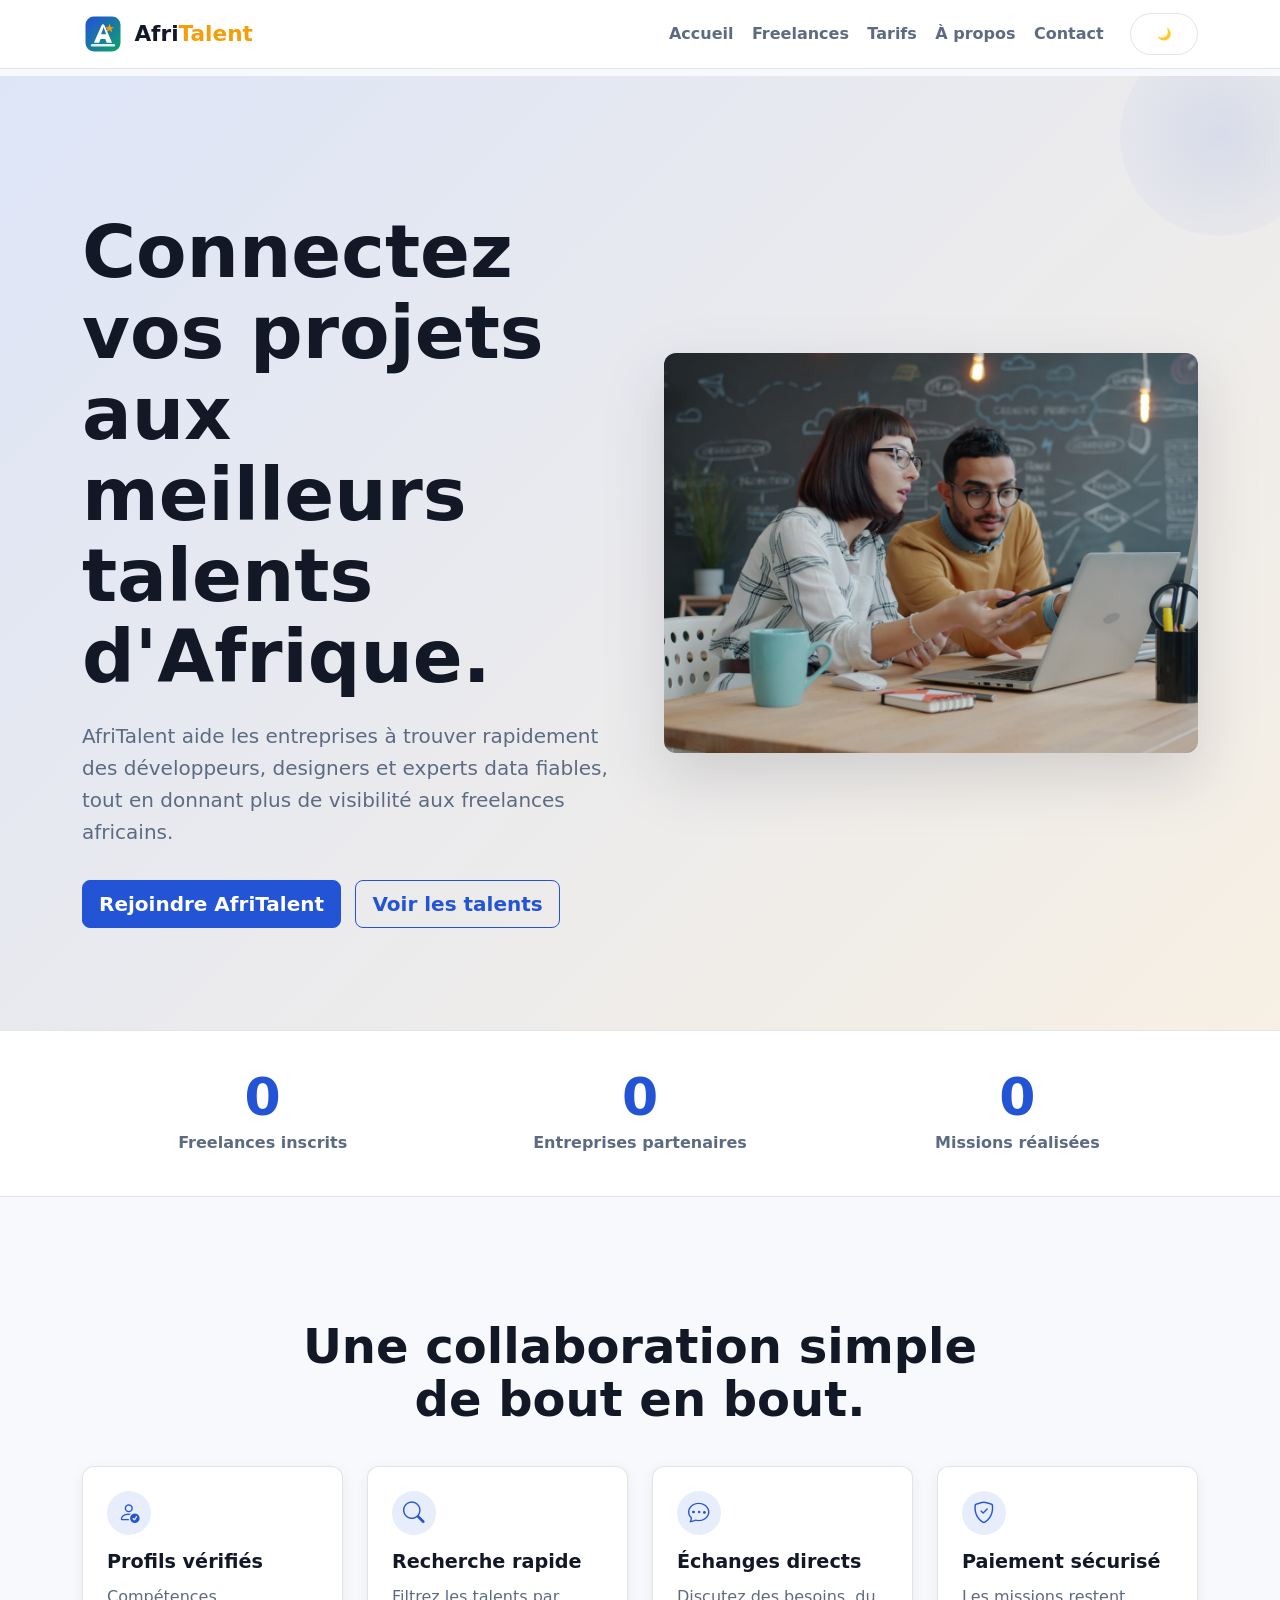
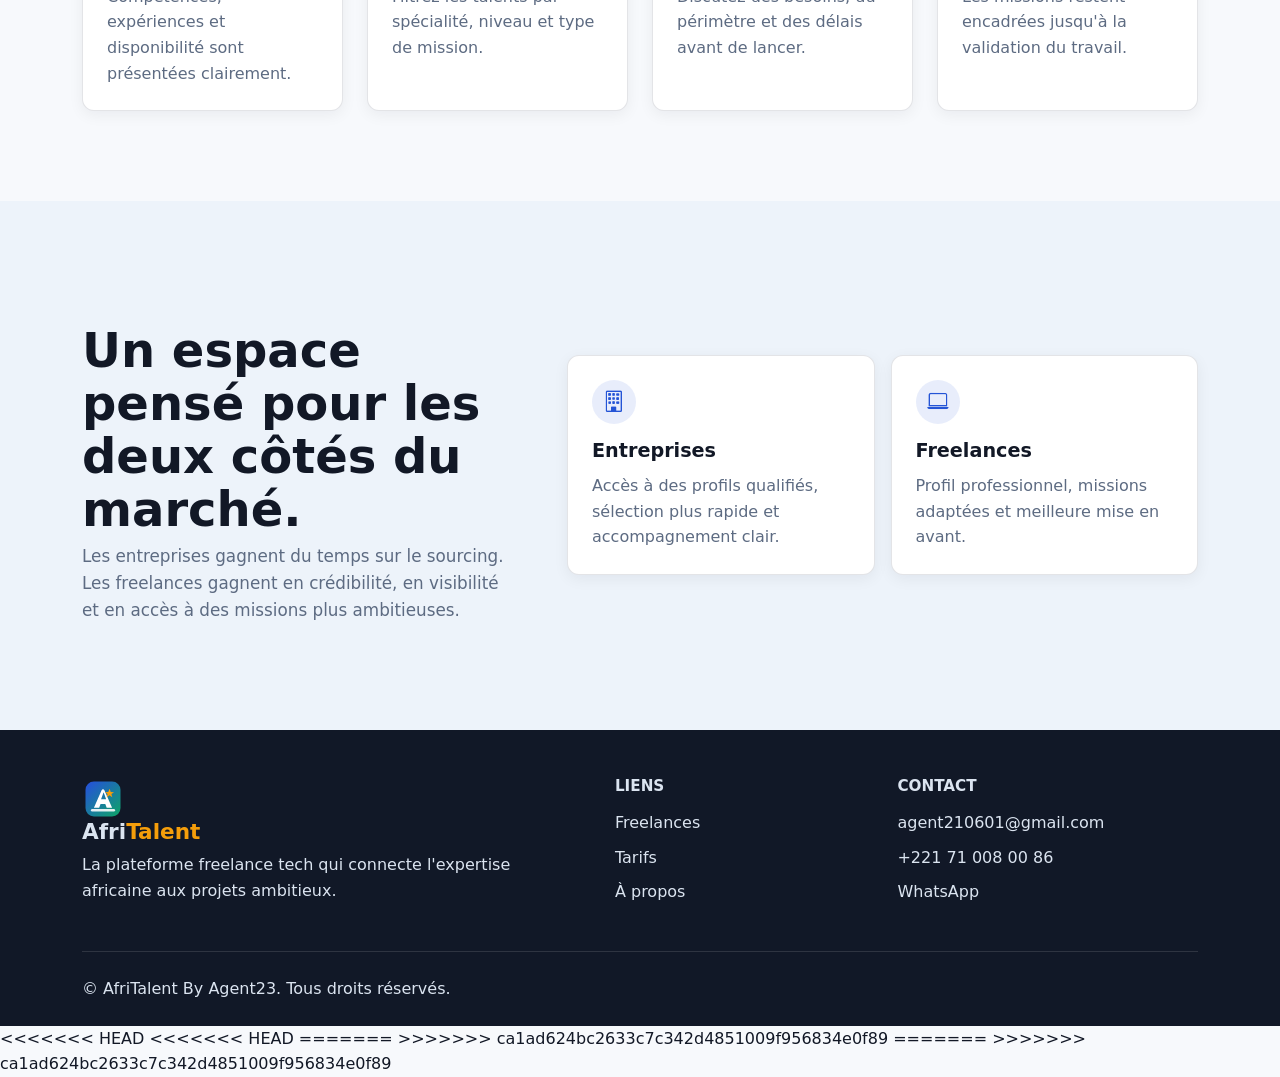
==== index.html @ 400b15f5 "Init: Création du dépôt,arboréscence des fichiers et structure HTML de base" ====
<!DOCTYPE html>
<html lang="fr">
<head>
    <meta charset="UTF-8">
    <meta name="viewport" content="width=device-width, initial-scale=1.0">
    <meta name="description" content="AfriTalent connecte les entreprises avec des freelances tech africains vérifiés.">
    <title>AfriTalent | Talents tech africains</title>
    <link rel="icon" href="images/afritalent-logo.svg" type="image/svg+xml">
    <link href="https://cdn.jsdelivr.net/npm/bootstrap@5.3.3/dist/css/bootstrap.min.css" rel="stylesheet">
    <link rel="stylesheet" href="https://cdn.jsdelivr.net/npm/bootstrap-icons@1.11.3/font/bootstrap-icons.css">
    <link rel="stylesheet" href="css/style.css">
</head>
<body>
    <nav class="navbar navbar-expand-lg fixed-top" id="main-navbar" aria-label="Navigation principale">
        <div class="container">
            <a href="index.html" class="navbar-brand fw-bold" aria-label="AfriTalent - Accueil">
                <img src="images/afritalent-logo.svg" alt="" aria-hidden="true">
                <span class="brand-text">Afri<span>Talent</span></span>
            </a>
            <button class="navbar-toggler" type="button" data-bs-toggle="collapse" data-bs-target="#navbarNav" aria-controls="navbarNav" aria-expanded="false" aria-label="Ouvrir le menu">
                <span class="navbar-toggler-icon"></span>
            </button>
            <div class="collapse navbar-collapse" id="navbarNav">
                <ul class="navbar-nav ms-auto align-items-lg-center">
                    <li class="nav-item"><a href="index.html" class="nav-link">Accueil</a></li>
                    <li class="nav-item"><a href="freelances.html" class="nav-link">Freelances</a></li>
                    <li class="nav-item"><a href="tarifs.html" class="nav-link">Tarifs</a></li>
                    <li class="nav-item"><a href="about.html" class="nav-link">À propos</a></li>
                    <li class="nav-item"><a href="contact.html" class="nav-link">Contact</a></li>
                    <li class="nav-item ms-lg-3">
                        <button id="theme-toggle" class="theme-toggle" type="button" data-theme-toggle aria-label="Changer le thème">
                            <span id="theme-icon" class="theme-symbol" aria-hidden="true">🌙</span>
                        </button>
                    </li>
                </ul>
            </div>
        </div>
    </nav>

    <main class="site-main">
        <section class="hero-section">
            <div class="container">
                <div class="row align-items-center g-5">
                    <div class="col-lg-6">
                        <p class="section-kicker">Plateforme freelance tech</p>
                        <h1>Connectez vos projets aux meilleurs talents d'Afrique.</h1>
                        <p class="hero-lead">AfriTalent aide les entreprises à trouver rapidement des développeurs, designers et experts data fiables, tout en donnant plus de visibilité aux freelances africains.</p>
                        <div class="hero-actions">
                            <a href="contact.html" class="btn btn-primary btn-lg">Rejoindre AfriTalent</a>
                            <a href="freelances.html" class="btn btn-outline-primary btn-lg">Voir les talents</a>
                        </div>
                    </div>
                    <div class="col-lg-6">
                        <img class="hero-image" src="images/photo-hero-collaboration.jpg" alt="Deux professionnels collaborent autour d'un ordinateur portable">
                    </div>
                </div>
            </div>
        </section>

        <section class="stats-band" aria-label="Chiffres clés">
            <div class="container">
                <div class="stats-grid">
                    <div>
                        <strong id="count-freelances" data-goal="2500">0</strong>
                        <span>Freelances inscrits</span>
                    </div>
                    <div>
                        <strong id="count-companies" data-goal="800">0</strong>
                        <span>Entreprises partenaires</span>
                    </div>
                    <div>
                        <strong id="count-missions" data-goal="12000">0</strong>
                        <span>Missions réalisées</span>
                    </div>
                </div>
            </div>
        </section>

        <section class="section-block">
            <div class="container">
                <div class="section-heading">
                    <p class="section-kicker">Méthode</p>
                    <h2>Une collaboration simple de bout en bout.</h2>
                </div>
                <div class="row g-4">
                    <div class="col-md-6 col-lg-3">
                        <article class="feature-card">
                            <i class="bi bi-person-check" aria-hidden="true"></i>
                            <h3>Profils vérifiés</h3>
                            <p>Compétences, expériences et disponibilité sont présentées clairement.</p>
                        </article>
                    </div>
                    <div class="col-md-6 col-lg-3">
                        <article class="feature-card">
                            <i class="bi bi-search" aria-hidden="true"></i>
                            <h3>Recherche rapide</h3>
                            <p>Filtrez les talents par spécialité, niveau et type de mission.</p>
                        </article>
                    </div>
                    <div class="col-md-6 col-lg-3">
                        <article class="feature-card">
                            <i class="bi bi-chat-dots" aria-hidden="true"></i>
                            <h3>Échanges directs</h3>
                            <p>Discutez des besoins, du périmètre et des délais avant de lancer.</p>
                        </article>
                    </div>
                    <div class="col-md-6 col-lg-3">
                        <article class="feature-card">
                            <i class="bi bi-shield-check" aria-hidden="true"></i>
                            <h3>Paiement sécurisé</h3>
                            <p>Les missions restent encadrées jusqu'à la validation du travail.</p>
                        </article>
                    </div>
                </div>
            </div>
        </section>

        <section class="section-block section-soft">
            <div class="container">
                <div class="row align-items-center g-5">
                    <div class="col-lg-5">
                        <p class="section-kicker">Pour qui ?</p>
                        <h2>Un espace pensé pour les deux côtés du marché.</h2>
                        <p class="section-text">Les entreprises gagnent du temps sur le sourcing. Les freelances gagnent en crédibilité, en visibilité et en accès à des missions plus ambitieuses.</p>
                    </div>
                    <div class="col-lg-7">
                        <div class="split-list">
                            <div>
                                <i class="bi bi-building" aria-hidden="true"></i>
                                <h3>Entreprises</h3>
                                <p>Accès à des profils qualifiés, sélection plus rapide et accompagnement clair.</p>
                            </div>
                            <div>
                                <i class="bi bi-laptop" aria-hidden="true"></i>
                                <h3>Freelances</h3>
                                <p>Profil professionnel, missions adaptées et meilleure mise en avant.</p>
                            </div>
                        </div>
                    </div>
                </div>
            </div>
        </section>
    </main>

    <footer class="site-footer">
        <div class="container">
            <div class="footer-grid">
                <div>
                    <a href="index.html" class="footer-brand" aria-label="AfriTalent - Accueil">
                        <img src="images/afritalent-logo.svg" alt="" aria-hidden="true">
                        <span class="brand-text">Afri<span>Talent</span></span>
                    </a>
                    <p>La plateforme freelance tech qui connecte l'expertise africaine aux projets ambitieux.</p>
                </div>
                <div>
                    <h2>Liens</h2>
                    <a href="freelances.html">Freelances</a>
                    <a href="tarifs.html">Tarifs</a>
                    <a href="about.html">À propos</a>
                </div>
                <div>
                    <h2>Contact</h2>
                    <a href="mailto:agent210601@gmail.com">agent210601@gmail.com</a>
                    <a href="tel:+221710080086">+221 71 008 00 86</a>
                    <a href="https://wa.me/221710080086">WhatsApp</a>
                </div>
            </div>
            <div class="footer-bottom">
                <span>&copy; <span class="current-year"></span> AfriTalent By Agent23. Tous droits réservés.</span>
            </div>
        </div>
    </footer>

    <button id="back-to-top" class="back-to-top" type="button" aria-label="Retour en haut" hidden>
        <i class="bi bi-arrow-up" aria-hidden="true"></i>
    </button>

    <script src="https://cdn.jsdelivr.net/npm/bootstrap@5.3.3/dist/js/bootstrap.bundle.min.js"></script>
    <script src="js/main.js"></script>
</body>
</html>
<<<<<<< HEAD
<<<<<<< HEAD




=======
>>>>>>> ca1ad624bc2633c7c342d4851009f956834e0f89

=======
>>>>>>> ca1ad624bc2633c7c342d4851009f956834e0f89
---- css/style.css ----
:root {
    --primary-color: #2454d6;
    --primary-dark: #173b96;
    --accent-color: #f59e0b;
    --success-color: #0f9f6e;
    --bg-color: #f7f9fc;
    --surface-color: #ffffff;
    --soft-color: #edf3fa;
    --text-color: #121826;
    --muted-color: #5d6b82;
    --border-color: rgba(25, 36, 58, 0.12);
    --navbar-bg: rgba(255, 255, 255, 0.92);
    --footer-bg: #111827;
    --footer-text: #dbe4f0;
    --radius: 8px;
    --shadow: 0 18px 45px rgba(17, 24, 39, 0.08);
    --transition: 180ms ease;
}

body.dark-mode {
    --bg-color: #101827;
    --surface-color: #172133;
    --soft-color: #131e2f;
    --text-color: #f5f7fb;
    --muted-color: #b8c2d4;
    --border-color: rgba(255, 255, 255, 0.12);
    --navbar-bg: rgba(16, 24, 39, 0.94);
    --footer-bg: #0a101b;
    --footer-text: #cbd5e1;
    --shadow: 0 18px 45px rgba(0, 0, 0, 0.22);
}

* {
    box-sizing: border-box;
}

html {
    scroll-behavior: smooth;
}

body {
    min-height: 100vh;
    margin: 0;
    font-family: Inter, system-ui, -apple-system, BlinkMacSystemFont, "Segoe UI", sans-serif;
    color: var(--text-color);
    background: var(--bg-color);
    line-height: 1.6;
    transition: background var(--transition), color var(--transition);
}

::selection {
    color: #ffffff;
    background: var(--primary-color);
}

a {
    color: inherit;
    text-decoration: none;
    transition: color var(--transition), border-color var(--transition), background var(--transition), transform var(--transition);
}

img {
    display: block;
    max-width: 100%;
}

h1,
h2,
h3,
h4,
h5,
h6,
.navbar-brand,
.footer-brand {
    font-weight: 800;
    line-height: 1.1;
    color: var(--text-color);
}

p {
    color: var(--muted-color);
}

.site-main {
    padding-top: 76px;
}

#main-navbar {
    background: var(--navbar-bg);
    border-bottom: 1px solid var(--border-color);
    backdrop-filter: blur(14px);
    transition: box-shadow var(--transition), background var(--transition);
}

#main-navbar.navbar-scrolled {
    box-shadow: 0 10px 30px rgba(17, 24, 39, 0.1);
}

.navbar-brand {
    display: inline-flex;
    align-items: center;
    gap: 0.65rem;
    font-size: 1.35rem;
    letter-spacing: 0;
}

.navbar-brand img {
    width: 42px;
    height: 42px;
    border-radius: 10px;
}

.brand-text span {
    color: var(--accent-color);
}

.navbar-nav {
    gap: 0.15rem;
}

.navbar-nav .nav-link {
    color: var(--muted-color);
    font-weight: 700;
    padding: 0.65rem 0.85rem;
}

.navbar-nav .nav-link:hover,
.navbar-nav .nav-link.active {
    color: var(--primary-color);
}

.theme-toggle,
.back-to-top {
    display: inline-flex;
    align-items: center;
    justify-content: center;
    min-width: 42px;
    height: 42px;
    border: 1px solid var(--border-color);
    border-radius: 50%;
    color: var(--text-color);
    background: var(--surface-color);
}

.theme-toggle {
    width: 68px;
    border-radius: 999px;
}

.theme-symbol {
    color: inherit;
    font-size: 0.72rem;
    font-weight: 900;
    letter-spacing: 0.08em;
}

.theme-toggle:hover,
.back-to-top:hover {
    color: #ffffff;
    background: var(--primary-color);
    border-color: var(--primary-color);
}

.btn-primary {
    --bs-btn-bg: var(--primary-color);
    --bs-btn-border-color: var(--primary-color);
    --bs-btn-hover-bg: var(--primary-dark);
    --bs-btn-hover-border-color: var(--primary-dark);
    --bs-btn-active-bg: var(--primary-dark);
    --bs-btn-active-border-color: var(--primary-dark);
}

.btn-outline-primary {
    --bs-btn-color: var(--primary-color);
    --bs-btn-border-color: var(--primary-color);
    --bs-btn-hover-bg: var(--primary-color);
    --bs-btn-hover-border-color: var(--primary-color);
    --bs-btn-active-bg: var(--primary-color);
    --bs-btn-active-border-color: var(--primary-color);
}

body.dark-mode .navbar-toggler {
    border-color: var(--border-color);
}

body.dark-mode .navbar-toggler-icon {
    filter: invert(1);
}

.hero-section,
.page-hero {
    position: relative;
    overflow: hidden;
    padding: clamp(4rem, 8vw, 7rem) 0;
    background:
        linear-gradient(135deg, rgba(36, 84, 214, 0.12), rgba(245, 158, 11, 0.1)),
        var(--bg-color);
}

.hero-section h1,
.page-hero h1 {
    max-width: 760px;
    margin: 0;
    font-size: clamp(2.45rem, 6vw, 4.6rem);
}

.text-center .hero-lead,
.text-center h1 {
    margin-left: auto;
    margin-right: auto;
}

.hero-lead {
    max-width: 670px;
    margin: 1.35rem 0 0;
    font-size: clamp(1.05rem, 2vw, 1.25rem);
}

.hero-actions {
    display: flex;
    flex-wrap: wrap;
    gap: 0.9rem;
    margin-top: 2rem;
}

.hero-image {
    width: 100%;
    aspect-ratio: 4 / 3;
    min-height: 280px;
    object-fit: cover;
    border-radius: var(--radius);
    filter: drop-shadow(0 24px 30px rgba(17, 24, 39, 0.14));
}

.section-block {
    padding: clamp(3.5rem, 7vw, 6rem) 0;
}

.section-soft {
    background: var(--soft-color);
}

.section-heading {
    max-width: 720px;
    margin: 0 auto 2.5rem;
    text-align: center;
}

.section-heading h2,
.section-block h2 {
    font-size: clamp(2rem, 4vw, 3rem);
}

.section-kicker {
    margin-bottom: 0.8rem;
    color: var(--primary-color);
    font-size: 0.82rem;
    font-weight: 800;
    letter-spacing: 0.08em;
    text-transform: uppercase;
}

.section-text {
    font-size: 1.05rem;
}

.stats-band {
    padding: 1.5rem 0;
    background: var(--surface-color);
    border-top: 1px solid var(--border-color);
    border-bottom: 1px solid var(--border-color);
}

.stats-grid {
    display: grid;
    grid-template-columns: repeat(3, minmax(0, 1fr));
    gap: 1rem;
}

.stats-grid div {
    padding: 1rem;
    text-align: center;
}

.stats-grid strong {
    display: block;
    color: var(--primary-color);
    font-size: clamp(2rem, 5vw, 3.25rem);
    line-height: 1;
}

.stats-grid span {
    display: block;
    margin-top: 0.45rem;
    color: var(--muted-color);
    font-weight: 700;
}

.feature-card,
.pricing-card,
.freelance-card,
.contact-form,
.contact-panel,
.split-list > div {
    height: 100%;
    padding: 1.5rem;
    border: 1px solid var(--border-color);
    border-radius: var(--radius);
    background: var(--surface-color);
    box-shadow: var(--shadow);
}

.feature-card {
    transition: transform var(--transition), border-color var(--transition);
}

.feature-card:hover {
    transform: translateY(-4px);
    border-color: rgba(36, 84, 214, 0.35);
}

.feature-card i,
.split-list i,
.contact-panel i {
    display: inline-flex;
    align-items: center;
    justify-content: center;
    width: 44px;
    height: 44px;
    margin-bottom: 1rem;
    border-radius: 50%;
    color: var(--primary-color);
    background: rgba(36, 84, 214, 0.1);
    font-size: 1.35rem;
}

.feature-card h3,
.split-list h3,
.freelance-card h2,
.pricing-card h2,
.contact-panel h2 {
    margin-bottom: 0.75rem;
    font-size: 1.2rem;
}

.feature-card p,
.split-list p,
.freelance-card p,
.contact-panel p {
    margin-bottom: 0;
}

.split-list {
    display: grid;
    grid-template-columns: repeat(2, minmax(0, 1fr));
    gap: 1rem;
}

.filter-bar {
    display: flex;
    flex-wrap: wrap;
    justify-content: center;
    gap: 0.75rem;
    margin-bottom: 2rem;
}

.freelance-card {
    display: grid;
    grid-template-columns: 92px 1fr;
    gap: 1rem;
    align-items: start;
}

.freelance-card img {
    width: 92px;
    height: 92px;
    object-fit: cover;
    border-radius: var(--radius);
    background: var(--soft-color);
}

.tag,
.skill-list span,
.billing-note span,
.plan-badge {
    display: inline-flex;
    align-items: center;
    width: fit-content;
    border-radius: 999px;
    font-weight: 800;
}

.tag {
    margin-bottom: 0.65rem;
    padding: 0.3rem 0.65rem;
    color: #724400;
    background: rgba(245, 158, 11, 0.18);
    font-size: 0.78rem;
}

.skill-list {
    display: flex;
    flex-wrap: wrap;
    gap: 0.45rem;
    margin-top: 1rem;
}

.skill-list span {
    padding: 0.28rem 0.58rem;
    color: var(--primary-dark);
    background: rgba(36, 84, 214, 0.1);
    font-size: 0.78rem;
}

.pricing-card {
    position: relative;
    display: flex;
    flex-direction: column;
    gap: 1.1rem;
}

.pricing-card.featured {
    border-color: rgba(36, 84, 214, 0.55);
    transform: translateY(-8px);
}

.plan-badge {
    align-self: flex-start;
    padding: 0.35rem 0.75rem;
    color: #ffffff;
    background: var(--primary-color);
    font-size: 0.78rem;
    text-transform: uppercase;
}

.price {
    margin: 0;
    color: var(--text-color);
    font-size: clamp(2.25rem, 4vw, 3rem);
    font-weight: 800;
    line-height: 1;
}

.price span {
    color: var(--muted-color);
    font-size: 1rem;
    font-weight: 700;
}

.pricing-card ul {
    display: grid;
    gap: 0.8rem;
    padding: 0;
    margin: 0 0 0.75rem;
    list-style: none;
}

.pricing-card li {
    display: flex;
    gap: 0.6rem;
    color: var(--text-color);
}

.pricing-card li i {
    color: var(--success-color);
}

.pricing-card li.muted,
.pricing-card li.muted i {
    color: var(--muted-color);
}

.billing-note {
    display: flex;
    flex-wrap: wrap;
    justify-content: center;
    gap: 0.7rem;
    margin-top: 1.6rem;
}

.billing-note span {
    gap: 0.45rem;
    padding: 0.55rem 0.85rem;
    color: var(--text-color);
    background: var(--surface-color);
    border: 1px solid var(--border-color);
}

.faq-accordion .accordion-item,
.faq-accordion .accordion-button,
.faq-accordion .accordion-body {
    color: var(--text-color);
    background: var(--surface-color);
}

.faq-accordion .accordion-item {
    border-color: var(--border-color);
}

.faq-accordion .accordion-button:not(.collapsed) {
    color: var(--primary-color);
    background: rgba(36, 84, 214, 0.08);
}

.contact-form .form-label {
    color: var(--text-color);
    font-weight: 800;
}

.contact-form .form-control,
.contact-form .form-select {
    color: var(--text-color);
    background-color: var(--bg-color);
    border-color: var(--border-color);
}

.contact-form .form-control:focus,
.contact-form .form-select:focus {
    border-color: var(--primary-color);
    box-shadow: 0 0 0 0.2rem rgba(36, 84, 214, 0.14);
}

.contact-panel {
    display: grid;
    gap: 1rem;
    align-content: start;
}

.contact-panel a {
    display: flex;
    align-items: center;
    gap: 0.75rem;
    color: var(--text-color);
    font-weight: 700;
}

.contact-panel a i {
    margin: 0;
    flex: 0 0 auto;
}

.site-footer {
    padding: 3rem 0 1.5rem;
    color: var(--footer-text);
    background: var(--footer-bg);
}

.site-footer p,
.site-footer a,
.site-footer h2,
.footer-brand {
    color: var(--footer-text);
}

.footer-grid {
    display: grid;
    grid-template-columns: 2fr 1fr 1.2fr;
    gap: 2rem;
}

.footer-brand {
    display: inline-flex;
    align-items: center;
    gap: 0.65rem;
    margin-bottom: 1rem;
    font-size: 1.35rem;
}

.footer-brand img {
    width: 42px;
    height: 42px;
    border-radius: 10px;
}

.site-footer h2 {
    margin-bottom: 1rem;
    font-size: 0.95rem;
    text-transform: uppercase;
}

.site-footer a {
    display: block;
    width: fit-content;
    margin-bottom: 0.55rem;
}

.site-footer a:hover {
    color: #ffffff;
}

.footer-bottom {
    padding-top: 1.5rem;
    margin-top: 2rem;
    border-top: 1px solid rgba(255, 255, 255, 0.12);
    color: var(--footer-text);
}

.back-to-top {
    position: fixed;
    right: 1.2rem;
    bottom: 1.2rem;
    z-index: 1030;
    color: #ffffff;
    background: var(--primary-color);
    border-color: var(--primary-color);
    box-shadow: 0 16px 30px rgba(36, 84, 214, 0.28);
    opacity: 0;
    transform: translateY(12px);
    pointer-events: none;
}

.back-to-top.is-visible {
    opacity: 1;
    transform: translateY(0);
    pointer-events: auto;
}

.fade-in {
    opacity: 0;
    transform: translateY(22px);
    transition: opacity 500ms ease, transform 500ms ease;
}

.fade-in.visible {
    opacity: 1;
    transform: translateY(0);
}

/* Progressive reveal of header elements */
.section-kicker,
.page-hero h1,
.page-hero .hero-lead {
    opacity: 0;
    transition: opacity 600ms ease 200ms;
}

.section-kicker.reveal-element {
    opacity: 1;
}

.page-hero h1.reveal-element {
    opacity: 1;
}

.page-hero .hero-lead.reveal-element {
    opacity: 1;
}

/* Page hero improvements */
.page-hero {
    position: relative;
    padding: clamp(4rem, 8vw, 7rem) 0;
    background:
        linear-gradient(135deg, rgba(36, 84, 214, 0.12), rgba(245, 158, 11, 0.1)),
        var(--bg-color);
}

.page-hero h1 {
    max-width: 760px;
    margin: 0;
    font-size: clamp(2.45rem, 6vw, 4.6rem);
}

/* Enhanced hero section styling */
.hero-section {
    position: relative;
}

.hero-image {
    width: 100%;
    aspect-ratio: 4 / 3;
    min-height: 280px;
    object-fit: cover;
    border-radius: 12px;
    filter: drop-shadow(0 24px 30px rgba(17, 24, 39, 0.14));
    transition: transform 600ms ease;
}

.hero-image:hover {
    transform: scale(1.02);
}

/* Decorative elements */
.hero-section::before,
.page-hero::before {
    content: '';
    position: absolute;
    top: -40px;
    right: -40px;
    width: 200px;
    height: 200px;
    background: radial-gradient(circle, rgba(36, 84, 214, 0.1), transparent);
    border-radius: 50%;
    pointer-events: none;
}

.page-hero::after {
    content: '';
    position: absolute;
    bottom: -60px;
    left: -80px;
    width: 250px;
    height: 250px;
    background: radial-gradient(circle, rgba(245, 158, 11, 0.08), transparent);
    border-radius: 50%;
    pointer-events: none;
}

/* Improved section cards */
.feature-card,
.pricing-card,
.freelance-card,
.contact-form,
.contact-panel,
.split-list > div {
    height: 100%;
    padding: 1.5rem;
    border: 1px solid var(--border-color);
    border-radius: 12px;
    background: var(--surface-color);
    box-shadow: 0 4px 15px rgba(17, 24, 39, 0.06);
    transition: all 300ms ease;
}

.feature-card:hover,
.pricing-card:hover,
.freelance-card:hover {
    transform: translateY(-6px);
    box-shadow: 0 12px 30px rgba(17, 24, 39, 0.12);
    border-color: var(--primary-color);
}

/* Button improvements */
.btn-primary {
    border-radius: 8px;
    font-weight: 700;
    transition: all 300ms ease;
}

.btn-primary:hover {
    box-shadow: 0 8px 20px rgba(36, 84, 214, 0.3);
    transform: translateY(-2px);
}

.btn-outline-primary {
    border-radius: 8px;
    font-weight: 700;
}

body.dark-mode .btn-outline-primary {
    color: #9bb6ff;
    border-color: #6f8ff0;
}

body.dark-mode .btn-outline-primary:hover,
body.dark-mode .btn-outline-primary.active {
    color: #ffffff;
    background: var(--primary-color);
}

body.dark-mode .skill-list span {
    color: #d9e4ff;
}

@media (max-width: 991px) {
    .site-main {
        padding-top: 68px;
    }

    .navbar-nav {
        align-items: flex-start;
        padding: 0.75rem 0;
    }

    .theme-toggle {
        margin-top: 0.45rem;
    }

    .pricing-card.featured {
        transform: none;
    }

    .footer-grid {
        grid-template-columns: 1fr;
    }

    .page-hero {
        text-align: center;
    }

    .page-hero h1 {
        margin-left: auto;
        margin-right: auto;
    }

    .page-hero .hero-lead {
        margin-left: auto;
        margin-right: auto;
    }
}

@media (max-width: 767px) {
    .split-list,
    .stats-grid {
        grid-template-columns: 1fr;
    }

    .hero-actions {
        flex-direction: column;
    }

    .hero-actions .btn,
    .contact-form .btn {
        width: 100%;
    }

    .stats-grid {
        display: grid;
    }

    .freelance-card {
        grid-template-columns: 1fr;
        text-align: center;
    }

    .freelance-card img,
    .freelance-card .tag,
    .skill-list {
        margin-left: auto;
        margin-right: auto;
    }

    .page-hero .row {
        flex-direction: column-reverse;
    }

    .page-hero h1,
    .page-hero .hero-lead {
        max-width: 100%;
    }

    .hero-image {
        margin-top: 1rem;
    }
}

@media (prefers-reduced-motion: reduce) {
    html {
        scroll-behavior: auto;
    }

    *,
    *::before,
    *::after {
        transition-duration: 0.01ms !important;
        animation-duration: 0.01ms !important;
        animation-iteration-count: 1 !important;
    }
}
<<<<<<< HEAD
<<<<<<< HEAD












=======
>>>>>>> ca1ad624bc2633c7c342d4851009f956834e0f89



=======
>>>>>>> ca1ad624bc2633c7c342d4851009f956834e0f89
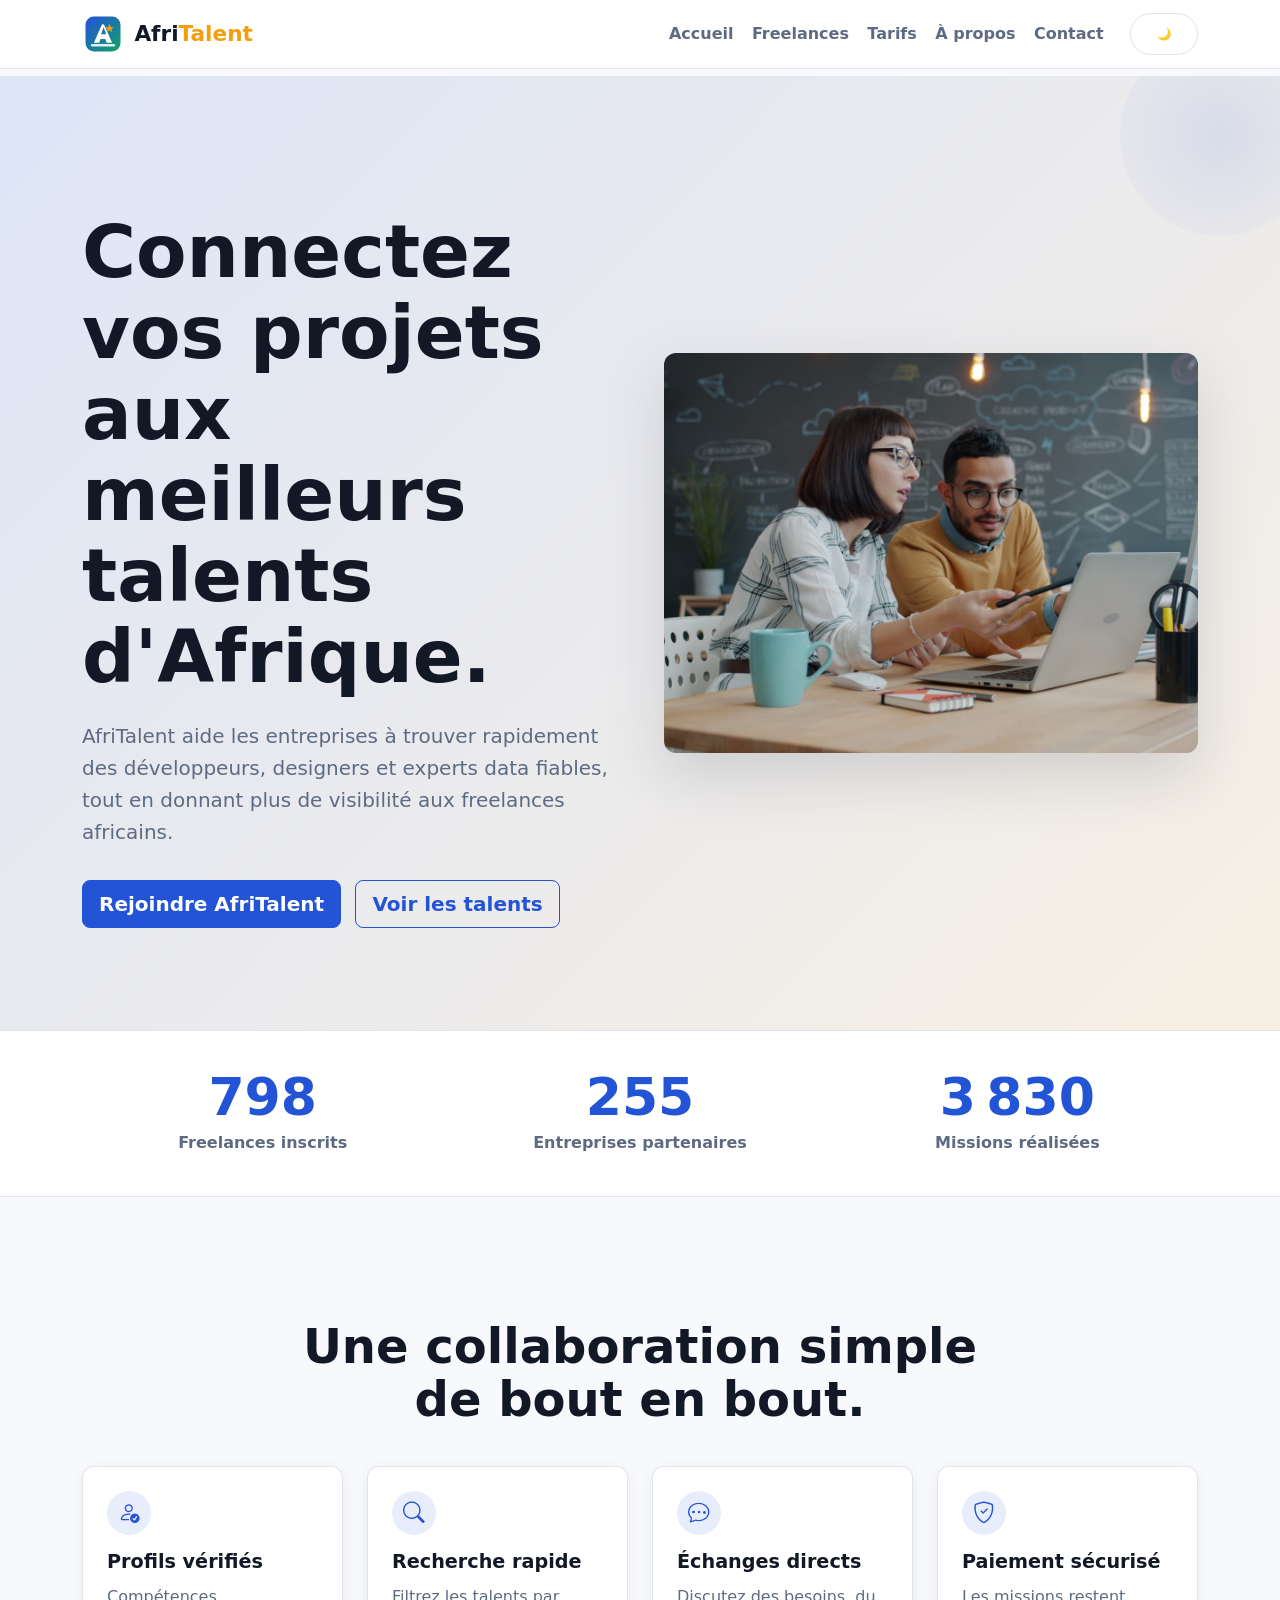
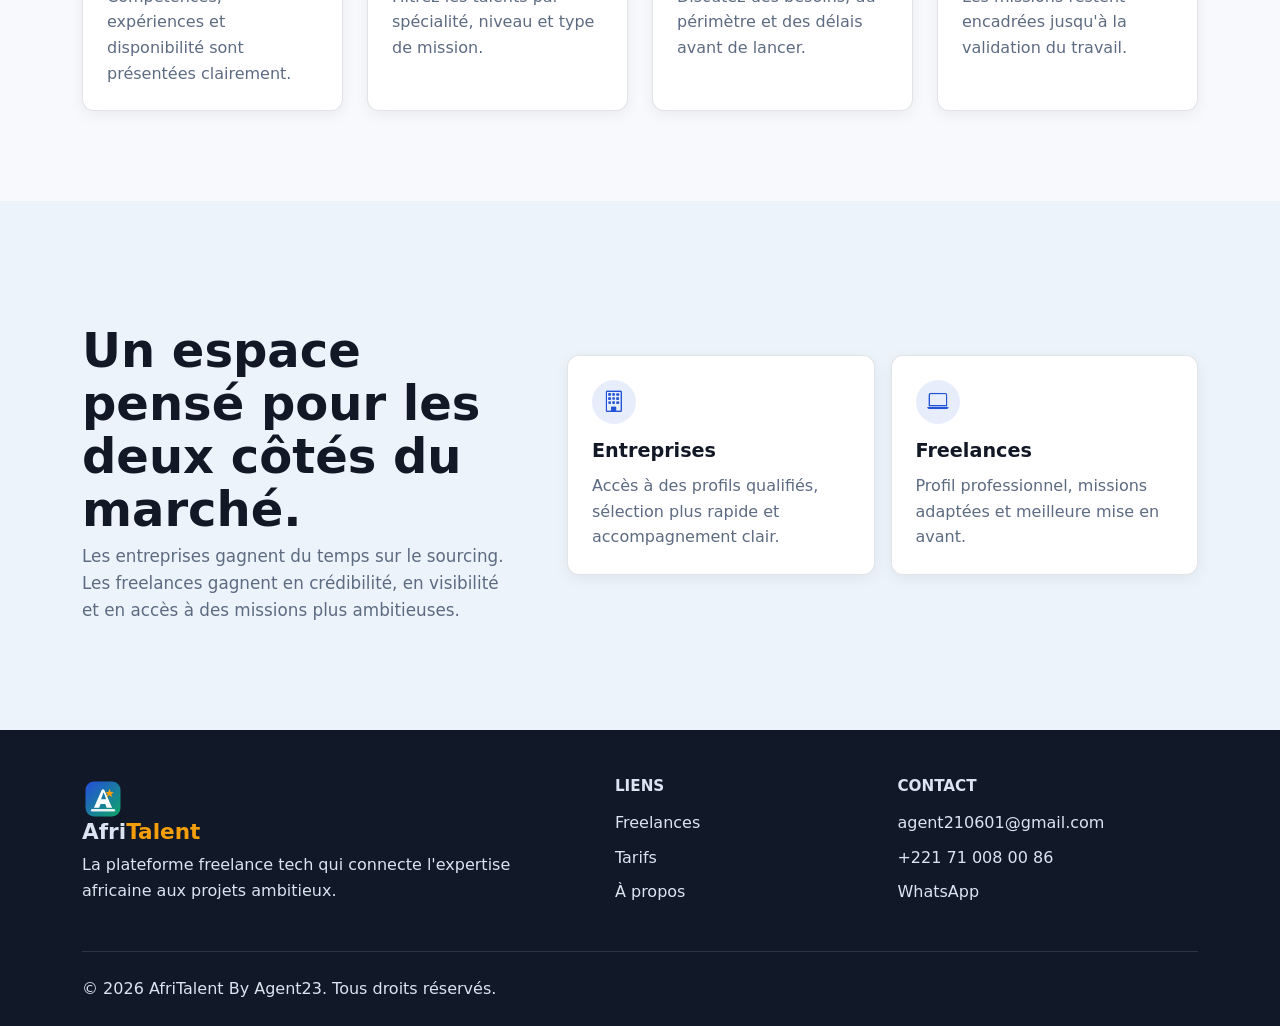
==== commit c5172af6: "Déploiement: GitHub pages activée, README finaliséet présention PowerPoint" ====
--- a/index.html
+++ b/index.html
@@ -176,17 +176,100 @@
     </button>
 
     <script src="https://cdn.jsdelivr.net/npm/bootstrap@5.3.3/dist/js/bootstrap.bundle.min.js"></script>
-    <script src="js/main.js"></script>
+    <script>
+        document.addEventListener('DOMContentLoaded', () => {
+            const yearSpan = document.querySelector('.current-year');
+            if (yearSpan) {
+                yearSpan.textContent = new Date().getFullYear();
+            }
+            const themeToggle = document.getElementById('theme-toggle');
+            const themeIcon = document.getElementById('theme-icon');
+            
+            // Récupération ou initialisation du thème stocké
+            const savedTheme = localStorage.getItem('theme') || 'light';
+            document.documentElement.setAttribute('data-bs-theme', savedTheme);
+            if (themeIcon) {
+                themeIcon.textContent = savedTheme === 'dark' ? '☀️' : '🌙';
+            }
+
+            if (themeToggle) {
+                themeToggle.addEventListener('click', () => {
+                    const currentTheme = document.documentElement.getAttribute('data-bs-theme');
+                    const newTheme = currentTheme === 'dark' ? 'light' : 'dark';
+                    
+                    document.documentElement.setAttribute('data-bs-theme', newTheme);
+                    localStorage.setItem('theme', newTheme);
+                    
+                    if (themeIcon) {
+                        themeIcon.textContent = newTheme === 'dark' ? '☀️' : '🌙';
+                    }
+                });
+            }
+
+            
+            const backToTopBtn = document.getElementById('back-to-top');
+            if (backToTopBtn) {
+                window.addEventListener('scroll', () => {
+                    if (window.scrollY > 400) {
+                        backToTopBtn.removeAttribute('hidden');
+                        backToTopBtn.style.display = 'block';
+                    } else {
+                        backToTopBtn.setAttribute('hidden', '');
+                        backToTopBtn.style.display = 'none';
+                    }
+                });
+
+                backToTopBtn.addEventListener('click', () => {
+                    window.scrollTo({
+                        top: 0,
+                        behavior: 'smooth'
+                    });
+                });
+            }
+
+            // 4. Animation fluide des compteurs statistiques
+            const counters = document.querySelectorAll('[data-goal]');
+            
+            const animateCounters = () => {
+                counters.forEach(counter => {
+                    const goal = parseInt(counter.getAttribute('data-goal'), 10);
+                    const duration = 2000; // Durée totale de l'animation : 2 secondes
+                    const startTime = performance.now();
+
+                    const updateNumber = (currentTime) => {
+                        const elapsed = currentTime - startTime;
+                        const progress = Math.min(elapsed / duration, 1);
+                        const currentValue = Math.floor(progress * goal);
+                        
+                        counter.textContent = currentValue.toLocaleString('fr-FR');
+
+                        if (progress < 1) {
+                            requestAnimationFrame(updateNumber);
+                        } else {
+                            counter.textContent = goal.toLocaleString('fr-FR');
+                        }
+                    };
+                    requestAnimationFrame(updateNumber);
+                });
+            };
+
+            
+            const statsSection = document.querySelector('.stats-band');
+            if (statsSection && 'IntersectionObserver' in window) {
+                const observer = new IntersectionObserver((entries) => {
+                    entries.forEach(entry => {
+                        if (entry.isIntersecting) {
+                            animateCounters();
+                            observer.unobserve(entry.target);
+                        }
+                    });
+                }, { threshold: 0.2 });
+                observer.observe(statsSection);
+            } else {
+                
+                animateCounters();
+            }
+        });
+    </script>
 </body>
-</html>
-<<<<<<< HEAD
-<<<<<<< HEAD
-
-
-
-
-=======
->>>>>>> ca1ad624bc2633c7c342d4851009f956834e0f89
-
-=======
->>>>>>> ca1ad624bc2633c7c342d4851009f956834e0f89
+</html>
